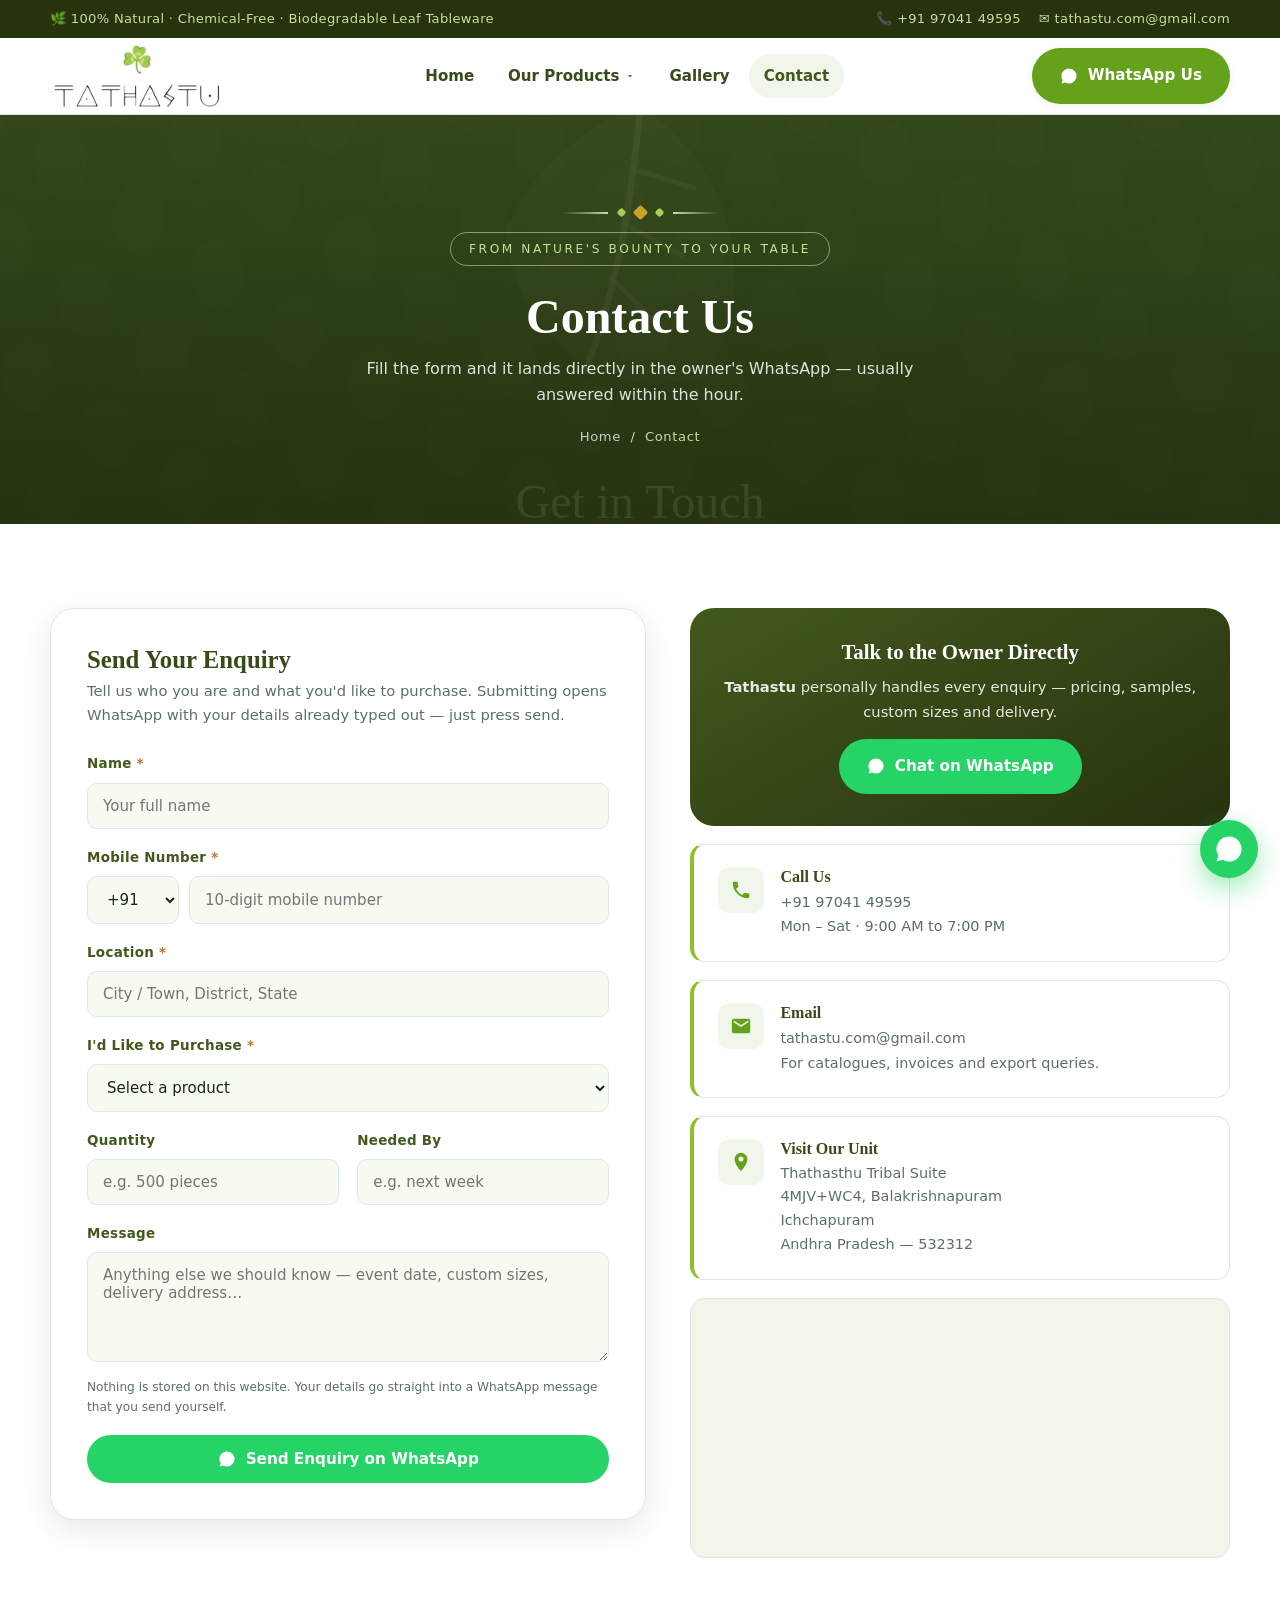
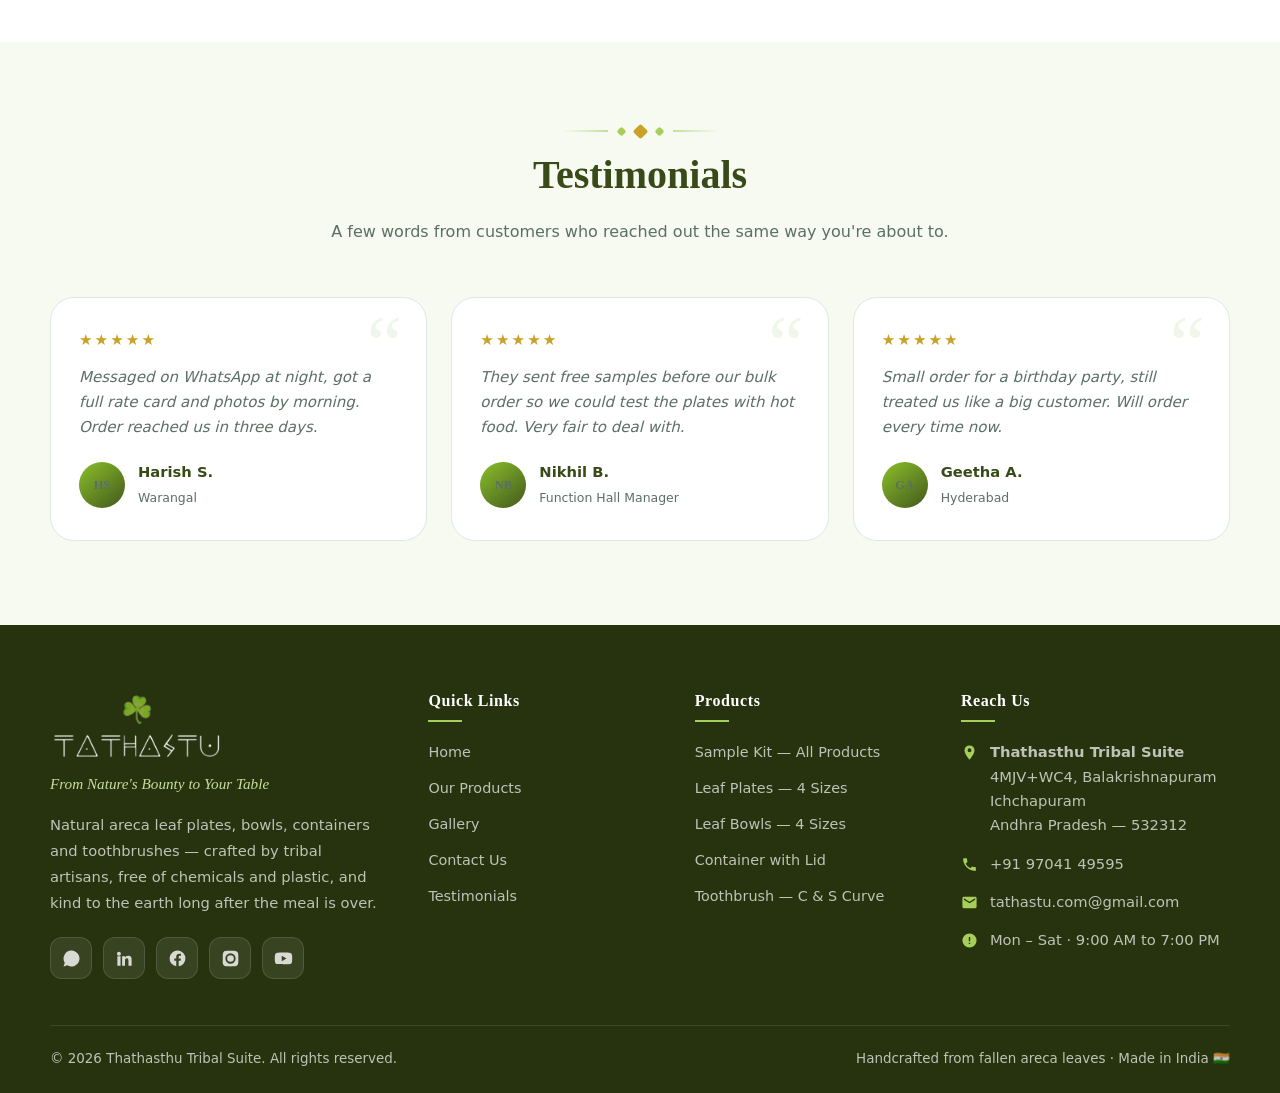
==== contact.html @ 4247de31 "push" ====
<!DOCTYPE html>
<html lang="en">
<head>
<meta charset="UTF-8">
<meta name="viewport" content="width=device-width, initial-scale=1">
<title>Contact Us — Order on WhatsApp | Thathasthu Tribal Suite</title>
<meta name="description" content="Contact Thathasthu Tribal Suite. Send your name, mobile number, location and what you'd like to purchase — the enquiry goes straight to the owner's WhatsApp.">
<link rel="canonical" href="https://tathastu-sustainable.com/contact.html">
<meta property="og:type" content="website">
<meta property="og:url" content="https://tathastu-sustainable.com/contact.html">
<meta property="og:title" content="Contact Us — Order on WhatsApp | Thathasthu Tribal Suite">
<meta property="og:description" content="Contact Thathasthu Tribal Suite. Send your name, mobile number, location and what you'd like to purchase — the enquiry goes straight to the owner's WhatsApp.">
<meta property="og:image" content="https://tathastu-sustainable.com/images/logo.png">
<meta name="twitter:card" content="summary_large_image">
<link rel="icon" type="image/png" href="images/favicon.png">
<link rel="stylesheet" href="assets/css/style.css">
</head>
<body>

<!-- ================= HEADER ================= -->
<div class="topbar">
  <div class="wrap">
    <span>🌿 100% Natural · Chemical-Free · Biodegradable Leaf Tableware</span>
    <div class="topbar-links">
      <a data-href="tel">📞 <span data-site="phone">+91 9704149595</span></a>
      <a data-href="mail">✉ <span data-site="email">tathastu.com@gmail.com</span></a>
    </div>
  </div>
</div>

<header class="site-header">
  <div class="wrap">
    <a href="index.html" class="logo">
      <img src="images/logo.png" alt="Thathasthu" class="logo-img">
    </a>

    <nav class="nav" id="nav">
      <div class="nav-item"><a href="index.html">Home</a></div>
      <div class="nav-item has-sub">
        <a href="products.html">Our Products
          <svg class="caret" viewBox="0 0 24 24"><path d="M7 10l5 5 5-5z"/></svg>
        </a>
        <ul class="subnav">
          <li><a href="products.html#sample-kit">Sample Kit <span>1 of every product</span></a></li>
          <li><a href="products.html#plates">Leaf Plates <span>4 sizes · 7" to 14"</span></a></li>
          <li><a href="products.html#bowls">Leaf Bowls <span>4 sizes · 3.5" to 6"</span></a></li>
          <li><a href="products.html#containers">Container with Lid <span>Leak-resistant, stackable</span></a></li>
          <li><a href="products.html#toothbrush">Toothbrush <span>C-Curve &amp; S-Curve</span></a></li>
        </ul>
      </div>
      <div class="nav-item"><a href="gallery.html">Gallery</a></div>
      <div class="nav-item"><a href="contact.html">Contact</a></div>
    </nav>

    <div class="header-cta">
      <a class="btn btn-primary" data-wa="Hello Thathasthu! I'd like to enquire about your leaf products.">
        <svg viewBox="0 0 24 24"><path d="M17.5 14.4c-.3-.2-1.8-.9-2-1-.3-.1-.5-.2-.7.2s-.8 1-1 1.2c-.2.2-.4.2-.7.1-.3-.2-1.3-.5-2.4-1.5-.9-.8-1.5-1.8-1.7-2.1-.2-.3 0-.5.1-.7l.5-.6c.2-.2.2-.3.3-.5.1-.2 0-.4 0-.6l-1-2.2c-.2-.5-.5-.5-.7-.5h-.6c-.2 0-.6.1-.9.4-.3.3-1.2 1.1-1.2 2.7s1.2 3.2 1.3 3.4c.2.2 2.3 3.6 5.6 5 3.3 1.3 3.3.9 3.9.8.6 0 1.8-.7 2.1-1.5.3-.7.3-1.4.2-1.5-.1-.2-.3-.3-.6-.4zM12 2a10 10 0 0 0-8.5 15.3L2 22l4.8-1.5A10 10 0 1 0 12 2z"/></svg>
        WhatsApp Us
      </a>
      <button class="burger" aria-label="Menu" aria-controls="nav"><i></i></button>
    </div>
  </div>
</header>
<div class="nav-backdrop"></div>

<!-- ================= BANNER ================= -->
<section class="page-banner">
  <div class="banner-bg" data-bg="images/banner-contact.jpg" data-label="Get in Touch"></div>
  <div class="wrap">
    <div class="motif"><span></span><span></span><span></span></div>
    <span class="eyebrow">From Nature's Bounty to Your Table</span>
    <h1>Contact Us</h1>
    <p>Fill the form and it lands directly in the owner's WhatsApp — usually answered within the hour.</p>
    <div class="crumbs"><a href="index.html">Home</a> &nbsp;/&nbsp; Contact</div>
  </div>
</section>

<!-- ================= CONTACT ================= -->
<section class="section">
  <div class="wrap contact-grid">

    <!-- ---------- FORM ---------- -->
    <div class="form-card reveal">
      <h2>Send Your Enquiry</h2>
      <p>Tell us who you are and what you'd like to purchase. Submitting opens WhatsApp with your details already typed out — just press send.</p>

      <form id="enquiry-form" novalidate>
        <div class="field">
          <label for="f-name">Name <span class="req">*</span></label>
          <input type="text" id="f-name" name="name" placeholder="Your full name" autocomplete="name">
          <div class="err-msg">Please enter your name.</div>
        </div>

        <div class="field">
          <label for="f-mobile">Mobile Number <span class="req">*</span></label>
          <div class="phone-group">
            <select name="code" aria-label="Country code">
              <option value="+91" selected>+91</option>
              <option value="+1">+1</option>
              <option value="+44">+44</option>
              <option value="+61">+61</option>
              <option value="+971">+971</option>
              <option value="+65">+65</option>
            </select>
            <input type="tel" id="f-mobile" name="mobile" placeholder="10-digit mobile number" autocomplete="tel" inputmode="numeric">
          </div>
          <div class="err-msg">Please enter a valid 10-digit mobile number.</div>
        </div>

        <div class="field">
          <label for="f-location">Location <span class="req">*</span></label>
          <input type="text" id="f-location" name="location" placeholder="City / Town, District, State">
          <div class="err-msg">Please tell us your location so we can quote delivery.</div>
        </div>

        <div class="field">
          <label for="f-product">I'd Like to Purchase <span class="req">*</span></label>
          <select id="f-product" name="product">
            <option value="" selected disabled>Select a product</option>
            <option>Sample Kit — all products</option>
            <optgroup label="Leaf Plates">
              <option>7" Round Plate</option>
              <option>8" Round Plate</option>
              <option>12" Round Plate</option>
              <option>14" Round Plate</option>
              <option>All plate sizes</option>
            </optgroup>
            <optgroup label="Leaf Bowls">
              <option>3.5" Bowl</option>
              <option>4" Bowl</option>
              <option>5" Bowl</option>
              <option>6" Bowl</option>
              <option>All bowl sizes</option>
            </optgroup>
            <optgroup label="Container with Lid">
              <option>500 ml Container</option>
            </optgroup>
            <optgroup label="Toothbrush">
              <option>C-Curve Toothbrush</option>
              <option>S-Curve Toothbrush</option>
              <option>Family Combo Pack</option>
            </optgroup>
            <option>Mixed / Full catalogue</option>
            <option>Bulk order — need a rate card</option>
          </select>
          <div class="err-msg">Please choose what you'd like to purchase.</div>
        </div>

        <div class="row-2">
          <div class="field">
            <label for="f-qty">Quantity</label>
            <input type="text" id="f-qty" name="quantity" placeholder="e.g. 500 pieces">
          </div>
          <div class="field">
            <label for="f-when">Needed By</label>
            <input type="text" id="f-when" name="when" placeholder="e.g. next week">
          </div>
        </div>

        <div class="field">
          <label for="f-msg">Message</label>
          <textarea id="f-msg" name="message" placeholder="Anything else we should know — event date, custom sizes, delivery address…"></textarea>
          <div class="hint">Nothing is stored on this website. Your details go straight into a WhatsApp message that you send yourself.</div>
        </div>

        <button type="submit" class="btn btn-wa" style="width:100%;justify-content:center">
          <svg viewBox="0 0 24 24"><path d="M17.5 14.4c-.3-.2-1.8-.9-2-1-.3-.1-.5-.2-.7.2s-.8 1-1 1.2c-.2.2-.4.2-.7.1-.3-.2-1.3-.5-2.4-1.5-.9-.8-1.5-1.8-1.7-2.1-.2-.3 0-.5.1-.7l.5-.6c.2-.2.2-.3.3-.5.1-.2 0-.4 0-.6l-1-2.2c-.2-.5-.5-.5-.7-.5h-.6c-.2 0-.6.1-.9.4-.3.3-1.2 1.1-1.2 2.7s1.2 3.2 1.3 3.4c.2.2 2.3 3.6 5.6 5 3.3 1.3 3.3.9 3.9.8.6 0 1.8-.7 2.1-1.5.3-.7.3-1.4.2-1.5-.1-.2-.3-.3-.6-.4zM12 2a10 10 0 0 0-8.5 15.3L2 22l4.8-1.5A10 10 0 1 0 12 2z"/></svg>
          Send Enquiry on WhatsApp
        </button>
        <p class="form-status hint" hidden style="text-align:center;margin-top:12px"></p>
      </form>
    </div>

    <!-- ---------- INFO ---------- -->
    <div class="info-stack reveal">

      <div class="wa-panel">
        <h3>Talk to the Owner Directly</h3>
        <p>
          <b data-site="owner">Owner Name</b> personally handles every enquiry — pricing, samples,
          custom sizes and delivery.
        </p>
        <a class="btn btn-wa" data-wa="Hello Thathasthu! I found you on your website and I'd like to know more about your leaf products.">
          <svg viewBox="0 0 24 24"><path d="M17.5 14.4c-.3-.2-1.8-.9-2-1-.3-.1-.5-.2-.7.2s-.8 1-1 1.2c-.2.2-.4.2-.7.1-.3-.2-1.3-.5-2.4-1.5-.9-.8-1.5-1.8-1.7-2.1-.2-.3 0-.5.1-.7l.5-.6c.2-.2.2-.3.3-.5.1-.2 0-.4 0-.6l-1-2.2c-.2-.5-.5-.5-.7-.5h-.6c-.2 0-.6.1-.9.4-.3.3-1.2 1.1-1.2 2.7s1.2 3.2 1.3 3.4c.2.2 2.3 3.6 5.6 5 3.3 1.3 3.3.9 3.9.8.6 0 1.8-.7 2.1-1.5.3-.7.3-1.4.2-1.5-.1-.2-.3-.3-.6-.4zM12 2a10 10 0 0 0-8.5 15.3L2 22l4.8-1.5A10 10 0 1 0 12 2z"/></svg>
          Chat on WhatsApp
        </a>
      </div>

      <div class="info-card">
        <span class="ico"><svg viewBox="0 0 24 24"><path d="M6.6 10.8a15.5 15.5 0 0 0 6.6 6.6l2.2-2.2c.3-.3.7-.4 1-.2 1.2.4 2.4.6 3.6.6.6 0 1 .4 1 1V20c0 .6-.4 1-1 1A17 17 0 0 1 3 4c0-.6.4-1 1-1h3.5c.6 0 1 .4 1 1 0 1.3.2 2.5.6 3.6.1.3 0 .7-.2 1z"/></svg></span>
        <div>
          <h3>Call Us</h3>
          <a data-href="tel"><span data-site="phone">+91 99999 99999</span></a>
          <p>Mon – Sat · 9:00 AM to 7:00 PM</p>
        </div>
      </div>

      <div class="info-card">
        <span class="ico"><svg viewBox="0 0 24 24"><path d="M20 4H4a2 2 0 0 0-2 2v12a2 2 0 0 0 2 2h16a2 2 0 0 0 2-2V6a2 2 0 0 0-2-2zm0 4-8 5-8-5V6l8 5 8-5z"/></svg></span>
        <div>
          <h3>Email</h3>
          <a data-href="mail"><span data-site="email">tathastu.com@gmail.com</span></a>
          <p>For catalogues, invoices and export queries.</p>
        </div>
      </div>

      <div class="info-card">
        <span class="ico"><svg viewBox="0 0 24 24"><path d="M12 2a7 7 0 0 0-7 7c0 5.3 7 13 7 13s7-7.7 7-13a7 7 0 0 0-7-7zm0 9.5A2.5 2.5 0 1 1 12 6a2.5 2.5 0 0 1 0 5.5z"/></svg></span>
        <div>
          <h3>Visit Our Unit</h3>
          <p>
            <span data-site="addr1">Thathasthu Tribal Suite</span><br>
            <span data-site="addr2">4MJV+WC4, Balakrishnapuram</span><br>
            <span data-site="city">Ichchapuram</span><br>
            <span data-site="state">Andhra Pradesh</span> — <span data-site="pin">532312</span>
          </p>
        </div>
      </div>

      <div class="map-embed">
        <iframe
          src="https://www.google.com/maps?q=4MJV%2BWC4%2C%20Balakrishnapuram%2C%20Ichchapuram%2C%20Andhra%20Pradesh%20532312%2C%20India&output=embed"
          loading="lazy"
          referrerpolicy="no-referrer-when-downgrade"
          allowfullscreen
          title="Thathasthu Tribal Suite location map"></iframe>
      </div>

    </div>
  </div>
</section>

<!-- ================= TESTIMONIALS ================= -->
<section class="section section--tint">
  <div class="wrap">
    <div class="section-head reveal">
      <div class="motif"><span></span><span></span><span></span></div>
      <h2>Testimonials</h2>
      <p>A few words from customers who reached out the same way you're about to.</p>
    </div>
    <div class="testi-track">
      <div class="testi reveal">
        <div class="stars">★★★★★</div>
        <p>Messaged on WhatsApp at night, got a full rate card and photos by morning. Order reached us in three days.</p>
        <div class="testi-who">
          <span class="avatar">HS</span>
          <div><b>Harish S.</b><span>Warangal</span></div>
        </div>
      </div>
      <div class="testi reveal">
        <div class="stars">★★★★★</div>
        <p>They sent free samples before our bulk order so we could test the plates with hot food. Very fair to deal with.</p>
        <div class="testi-who">
          <span class="avatar">NB</span>
          <div><b>Nikhil B.</b><span>Function Hall Manager</span></div>
        </div>
      </div>
      <div class="testi reveal">
        <div class="stars">★★★★★</div>
        <p>Small order for a birthday party, still treated us like a big customer. Will order every time now.</p>
        <div class="testi-who">
          <span class="avatar">GA</span>
          <div><b>Geetha A.</b><span>Hyderabad</span></div>
        </div>
      </div>
    </div>
  </div>
</section>

<!-- ================= FOOTER ================= -->
<footer class="site-footer">
  <div class="wrap">
    <div class="footer-grid">
      <div>
        <div class="footer-logo">
          <img src="images/logo-white.png" alt="Thathasthu" class="logo-img">
        </div>
        <span class="footer-tagline">From Nature's Bounty to Your Table</span>
        <p>
          Natural areca leaf plates, bowls, containers and toothbrushes — crafted by tribal artisans,
          free of chemicals and plastic, and kind to the earth long after the meal is over.
        </p>
        <div class="socials">
          <a class="wa" data-social="whatsapp" target="_blank" rel="noopener" aria-label="WhatsApp">
            <svg viewBox="0 0 24 24"><path d="M17.5 14.4c-.3-.2-1.8-.9-2-1-.3-.1-.5-.2-.7.2s-.8 1-1 1.2c-.2.2-.4.2-.7.1-.3-.2-1.3-.5-2.4-1.5-.9-.8-1.5-1.8-1.7-2.1-.2-.3 0-.5.1-.7l.5-.6c.2-.2.2-.3.3-.5.1-.2 0-.4 0-.6l-1-2.2c-.2-.5-.5-.5-.7-.5h-.6c-.2 0-.6.1-.9.4-.3.3-1.2 1.1-1.2 2.7s1.2 3.2 1.3 3.4c.2.2 2.3 3.6 5.6 5 3.3 1.3 3.3.9 3.9.8.6 0 1.8-.7 2.1-1.5.3-.7.3-1.4.2-1.5-.1-.2-.3-.3-.6-.4zM12 2a10 10 0 0 0-8.5 15.3L2 22l4.8-1.5A10 10 0 1 0 12 2z"/></svg>
          </a>
          <a class="li" data-social="linkedin" target="_blank" rel="noopener" aria-label="LinkedIn">
            <svg viewBox="0 0 24 24"><path d="M4.98 3.5a2.5 2.5 0 1 1 0 5 2.5 2.5 0 0 1 0-5zM3 9h4v12H3zM9 9h3.8v1.7h.05c.53-1 1.83-2.05 3.76-2.05C20.4 8.65 21 11 21 14.1V21h-4v-6.1c0-1.45-.03-3.3-2-3.3-2.01 0-2.32 1.57-2.32 3.2V21H9z"/></svg>
          </a>
          <a class="fb" data-social="facebook" target="_blank" rel="noopener" aria-label="Facebook">
            <svg viewBox="0 0 24 24"><path d="M22 12a10 10 0 1 0-11.6 9.9v-7H7.9V12h2.5V9.8c0-2.5 1.5-3.9 3.8-3.9 1.1 0 2.2.2 2.2.2v2.5h-1.3c-1.2 0-1.6.8-1.6 1.6V12h2.8l-.45 2.9h-2.35v7A10 10 0 0 0 22 12z"/></svg>
          </a>
          <a class="ig" data-social="instagram" target="_blank" rel="noopener" aria-label="Instagram">
            <svg viewBox="0 0 24 24"><path d="M12 2.2c3.2 0 3.6 0 4.9.07 1.2.05 1.8.25 2.2.42.6.22 1 .48 1.4.9.42.4.68.8.9 1.4.17.4.37 1 .42 2.2.07 1.3.07 1.7.07 4.9s0 3.6-.07 4.9c-.05 1.2-.25 1.8-.42 2.2-.22.6-.48 1-.9 1.4-.4.42-.8.68-1.4.9-.4.17-1 .37-2.2.42-1.3.07-1.7.07-4.9.07s-3.6 0-4.9-.07c-1.2-.05-1.8-.25-2.2-.42-.6-.22-1-.48-1.4-.9-.42-.4-.68-.8-.9-1.4-.17-.4-.37-1-.42-2.2C2.2 15.6 2.2 15.2 2.2 12s0-3.6.07-4.9c.05-1.2.25-1.8.42-2.2.22-.6.48-1 .9-1.4.4-.42.8-.68 1.4-.9.4-.17 1-.37 2.2-.42C8.4 2.2 8.8 2.2 12 2.2zm0 3.3a6.5 6.5 0 1 0 0 13 6.5 6.5 0 0 0 0-13zm0 10.7a4.2 4.2 0 1 1 0-8.4 4.2 4.2 0 0 1 0 8.4zm6.8-10.9a1.5 1.5 0 1 1-3 0 1.5 1.5 0 0 1 3 0z"/></svg>
          </a>
          <a class="yt" data-social="youtube" target="_blank" rel="noopener" aria-label="YouTube">
            <svg viewBox="0 0 24 24"><path d="M23 12s0-3.5-.45-5.17a2.7 2.7 0 0 0-1.9-1.9C18.97 4.5 12 4.5 12 4.5s-6.97 0-8.65.43a2.7 2.7 0 0 0-1.9 1.9C1 8.5 1 12 1 12s0 3.5.45 5.17a2.7 2.7 0 0 0 1.9 1.9c1.68.43 8.65.43 8.65.43s6.97 0 8.65-.43a2.7 2.7 0 0 0 1.9-1.9C23 15.5 23 12 23 12zM9.75 15.5v-7l6 3.5z"/></svg>
          </a>
        </div>
      </div>

      <div>
        <h4>Quick Links</h4>
        <ul class="f-links">
          <li><a href="index.html">Home</a></li>
          <li><a href="products.html">Our Products</a></li>
          <li><a href="gallery.html">Gallery</a></li>
          <li><a href="contact.html">Contact Us</a></li>
          <li><a href="index.html#testimonials">Testimonials</a></li>
        </ul>
      </div>

      <div>
        <h4>Products</h4>
        <ul class="f-links">
          <li><a href="products.html#sample-kit">Sample Kit — All Products</a></li>
          <li><a href="products.html#plates">Leaf Plates — 4 Sizes</a></li>
          <li><a href="products.html#bowls">Leaf Bowls — 4 Sizes</a></li>
          <li><a href="products.html#containers">Container with Lid</a></li>
          <li><a href="products.html#toothbrush">Toothbrush — C &amp; S Curve</a></li>
        </ul>
      </div>

      <div>
        <h4>Reach Us</h4>
        <ul class="f-contact">
          <li>
            <svg viewBox="0 0 24 24"><path d="M12 2a7 7 0 0 0-7 7c0 5.3 7 13 7 13s7-7.7 7-13a7 7 0 0 0-7-7zm0 9.5A2.5 2.5 0 1 1 12 6a2.5 2.5 0 0 1 0 5.5z"/></svg>
            <span>
              <b data-site="addr1">Thathasthu Tribal Suite</b><br>
              <span data-site="addr2">4MJV+WC4, Balakrishnapuram</span><br>
              <span data-site="city">Ichchapuram</span><br>
              <span data-site="state">Andhra Pradesh</span> — <span data-site="pin">532312</span>
            </span>
          </li>
          <li>
            <svg viewBox="0 0 24 24"><path d="M6.6 10.8a15.5 15.5 0 0 0 6.6 6.6l2.2-2.2c.3-.3.7-.4 1-.2 1.2.4 2.4.6 3.6.6.6 0 1 .4 1 1V20c0 .6-.4 1-1 1A17 17 0 0 1 3 4c0-.6.4-1 1-1h3.5c.6 0 1 .4 1 1 0 1.3.2 2.5.6 3.6.1.3 0 .7-.2 1z"/></svg>
            <a data-href="tel"><span data-site="phone">+91 99999 99999</span></a>
          </li>
          <li>
            <svg viewBox="0 0 24 24"><path d="M20 4H4a2 2 0 0 0-2 2v12a2 2 0 0 0 2 2h16a2 2 0 0 0 2-2V6a2 2 0 0 0-2-2zm0 4-8 5-8-5V6l8 5 8-5z"/></svg>
            <a data-href="mail"><span data-site="email">tathastu.com@gmail.com</span></a>
          </li>
          <li>
            <svg viewBox="0 0 24 24"><path d="M12 2a10 10 0 1 0 10 10A10 10 0 0 0 12 2zm1 15h-2v-2h2zm0-4h-2V7h2z"/></svg>
            <span>Mon – Sat · 9:00 AM to 7:00 PM</span>
          </li>
        </ul>
      </div>
    </div>

    <div class="footer-bottom">
      <span>© <span data-site="year">2026</span> <span data-site="brand">Thathasthu</span> Tribal Suite. All rights reserved.</span>
      <span>Handcrafted from fallen areca leaves · Made in India 🇮🇳</span>
    </div>
  </div>
</footer>

<a class="wa-float" data-wa="Hello Thathasthu! I'd like to know more about your leaf products." aria-label="Chat on WhatsApp">
  <svg viewBox="0 0 24 24"><path d="M17.5 14.4c-.3-.2-1.8-.9-2-1-.3-.1-.5-.2-.7.2s-.8 1-1 1.2c-.2.2-.4.2-.7.1-.3-.2-1.3-.5-2.4-1.5-.9-.8-1.5-1.8-1.7-2.1-.2-.3 0-.5.1-.7l.5-.6c.2-.2.2-.3.3-.5.1-.2 0-.4 0-.6l-1-2.2c-.2-.5-.5-.5-.7-.5h-.6c-.2 0-.6.1-.9.4-.3.3-1.2 1.1-1.2 2.7s1.2 3.2 1.3 3.4c.2.2 2.3 3.6 5.6 5 3.3 1.3 3.3.9 3.9.8.6 0 1.8-.7 2.1-1.5.3-.7.3-1.4.2-1.5-.1-.2-.3-.3-.6-.4zM12 2a10 10 0 0 0-8.5 15.3L2 22l4.8-1.5A10 10 0 1 0 12 2z"/></svg>
</a>

<script src="assets/js/main.js"></script>
</body>
</html>
---- assets/css/style.css ----
/* ============================================================
   Thathasthu Tribal Suite — Apple Green & White Theme
   ============================================================ */

/* ---------- Design tokens ---------- */
:root {
  --forest-900: #27330f;
  --forest-800: #384a17;
  --forest-700: #43581d;
  --forest-600: #64a21b;
  --forest-500: #8bc02a;
  --forest-400: #a6cf59;
  --leaf-300: #c6dd9d;
  --leaf-100: #f1f6ea;

  --white: #ffffff;
  --cream: #f7faf0;
  --ink: #16261f;
  --muted: #5c6f66;
  --line: #dfe9e3;

  --clay: #b9743f;
  --gold: #c9a227;

  --shadow-sm: 0 2px 8px rgba(39, 51, 15, 0.07);
  --shadow-md: 0 10px 30px rgba(39, 51, 15, 0.1);
  --shadow-lg: 0 24px 60px rgba(39, 51, 15, 0.16);

  --radius: 14px;
  --radius-lg: 24px;

  --header-h: 76px;

  --font-display: "Georgia", "Iowan Old Style", "Times New Roman", serif;
  --font-body: "Segoe UI", system-ui, -apple-system, "Helvetica Neue", Arial, sans-serif;

  --wrap: 1180px;
}

/* ---------- Reset ---------- */
*,
*::before,
*::after { box-sizing: border-box; }

html { scroll-behavior: smooth; }

body {
  margin: 0;
  font-family: var(--font-body);
  color: var(--ink);
  background: var(--white);
  line-height: 1.65;
  -webkit-font-smoothing: antialiased;
  overflow-x: hidden;
}

img { max-width: 100%; display: block; }

a { color: var(--forest-600); text-decoration: none; }
a:hover { color: var(--forest-500); }

h1, h2, h3, h4 {
  font-family: var(--font-display);
  color: var(--forest-800);
  line-height: 1.2;
  margin: 0 0 0.5em;
  font-weight: 600;
}

p { margin: 0 0 1em; }

.wrap {
  width: min(100% - 40px, var(--wrap));
  margin-inline: auto;
}

/* ---------- Tribal motif divider ---------- */
.motif {
  display: flex;
  align-items: center;
  justify-content: center;
  gap: 10px;
  margin-bottom: 14px;
}
.motif span {
  width: 7px; height: 7px;
  background: var(--forest-400);
  transform: rotate(45deg);
  border-radius: 2px;
}
.motif span:nth-child(2) { width: 11px; height: 11px; background: var(--gold); }
.motif::before,
.motif::after {
  content: "";
  width: 46px; height: 2px;
  background: linear-gradient(90deg, transparent, var(--leaf-300));
}
.motif::after { background: linear-gradient(90deg, var(--leaf-300), transparent); }

/* ---------- Buttons ---------- */
.btn {
  display: inline-flex;
  align-items: center;
  gap: 10px;
  padding: 13px 26px;
  border-radius: 999px;
  font-weight: 600;
  font-size: 0.95rem;
  border: 2px solid transparent;
  cursor: pointer;
  transition: transform 0.18s ease, box-shadow 0.18s ease, background 0.18s ease, color 0.18s ease;
  font-family: inherit;
}
.btn:hover { transform: translateY(-2px); }
.btn-primary {
  background: var(--forest-600);
  color: var(--white);
  box-shadow: var(--shadow-sm);
}
.btn-primary:hover { background: var(--forest-700); color: var(--white); box-shadow: var(--shadow-md); }
.btn-ghost {
  background: transparent;
  color: var(--white);
  border-color: rgba(255, 255, 255, 0.7);
}
.btn-ghost:hover { background: var(--white); color: var(--forest-800); }
.btn-outline {
  background: transparent;
  color: var(--forest-700);
  border-color: var(--forest-500);
}
.btn-outline:hover { background: var(--forest-600); color: var(--white); }
.btn-wa { background: #25d366; color: #fff; }
.btn-wa:hover { background: #1da851; color: #fff; }
.btn svg { width: 18px; height: 18px; fill: currentColor; }

/* ============================================================
   HEADER
   ============================================================ */
.topbar {
  background: var(--forest-900);
  color: var(--leaf-300);
  font-size: 0.82rem;
  letter-spacing: 0.3px;
}
.topbar .wrap {
  display: flex;
  justify-content: space-between;
  align-items: center;
  gap: 16px;
  min-height: 38px;
  flex-wrap: wrap;
}
.topbar a { color: var(--leaf-300); }
.topbar a:hover { color: var(--white); }
.topbar-links { display: flex; gap: 18px; align-items: center; }

.site-header {
  position: sticky;
  top: 0;
  z-index: 60;
  background: rgba(255, 255, 255, 0.96);
  backdrop-filter: blur(10px);
  border-bottom: 1px solid var(--line);
  transition: box-shadow 0.25s ease;
}
.site-header.scrolled { box-shadow: var(--shadow-sm); }
.site-header .wrap {
  display: flex;
  align-items: center;
  justify-content: space-between;
  gap: 20px;
  min-height: var(--header-h);
}

/* Logo */
.logo { display: flex; align-items: center; gap: 12px; }
.logo-img { height: 70px; width: auto; display: block; }

/* Nav */
.nav { display: flex; align-items: center; gap: 4px; }
.nav-item { position: relative; }
.nav-item > a {
  display: flex;
  align-items: center;
  gap: 6px;
  padding: 10px 15px;
  border-radius: 999px;
  color: var(--forest-800);
  font-weight: 600;
  font-size: 0.94rem;
  transition: background 0.18s ease, color 0.18s ease;
}
.nav-item > a:hover,
.nav-item.active > a { background: var(--leaf-100); color: var(--forest-700); }
.nav-item > a .caret { width: 10px; height: 10px; fill: currentColor; transition: transform 0.2s ease; }
.nav-item:hover > a .caret { transform: rotate(180deg); }

/* Dropdown sub-headings */
.subnav {
  position: absolute;
  top: calc(100% + 10px);
  left: 0;
  min-width: 260px;
  background: var(--white);
  border: 1px solid var(--line);
  border-radius: var(--radius);
  box-shadow: var(--shadow-md);
  padding: 10px;
  opacity: 0;
  visibility: hidden;
  transform: translateY(8px);
  transition: all 0.2s ease;
  list-style: none;
  margin: 0;
}
.nav-item:hover .subnav,
.nav-item:focus-within .subnav {
  opacity: 1; visibility: visible; transform: translateY(0);
}
.subnav::before {
  content: "";
  position: absolute;
  top: -10px; left: 0; right: 0; height: 10px;
}
.subnav a {
  display: block;
  padding: 10px 14px;
  border-radius: 10px;
  color: var(--ink);
  font-size: 0.9rem;
  font-weight: 500;
}
.subnav a span { display: block; font-size: 0.76rem; color: var(--muted); font-weight: 400; }
.subnav a:hover { background: var(--leaf-100); color: var(--forest-700); }

.header-cta { display: flex; align-items: center; gap: 10px; }

/* Burger */
.burger {
  display: none;
  width: 46px; height: 46px;
  border: 1px solid var(--line);
  background: var(--white);
  border-radius: 12px;
  cursor: pointer;
  padding: 0;
  place-items: center;
}
.burger i {
  display: block;
  width: 20px; height: 2px;
  background: var(--forest-700);
  position: relative;
  transition: 0.25s;
}
.burger i::before, .burger i::after {
  content: ""; position: absolute; left: 0;
  width: 20px; height: 2px; background: var(--forest-700);
  transition: 0.25s;
}
.burger i::before { top: -6px; }
.burger i::after { top: 6px; }
.burger.open i { background: transparent; }
.burger.open i::before { top: 0; transform: rotate(45deg); }
.burger.open i::after { top: 0; transform: rotate(-45deg); }

/* ============================================================
   HERO / PAGE BANNERS
   ============================================================ */
.hero {
  position: relative;
  min-height: clamp(520px, 82vh, 780px);
  display: grid;
  place-items: center;
  text-align: center;
  color: var(--white);
  overflow: hidden;
  isolation: isolate;
}
.hero-bg {
  position: absolute;
  inset: 0;
  z-index: -2;
  background-size: cover;
  background-position: center;
  animation: slowzoom 22s ease-in-out infinite alternate;
}
@keyframes slowzoom { from { transform: scale(1); } to { transform: scale(1.08); } }
.hero::after {
  content: "";
  position: absolute; inset: 0; z-index: -1;
  background: linear-gradient(180deg, rgba(39, 51, 15, 0.72), rgba(39, 51, 15, 0.55) 45%, rgba(39, 51, 15, 0.85));
}
.hero-inner { padding: 90px 0; max-width: 860px; }
.hero .eyebrow,
.page-banner .eyebrow {
  display: inline-block;
  border: 1px solid rgba(255, 255, 255, 0.45);
  border-radius: 999px;
  padding: 6px 18px;
  font-size: 0.76rem;
  letter-spacing: 2.6px;
  text-transform: uppercase;
  margin-bottom: 22px;
  color: var(--leaf-300);
}
.hero h1 {
  color: var(--white);
  font-size: clamp(2.2rem, 5.4vw, 4rem);
  margin-bottom: 18px;
  text-shadow: 0 2px 24px rgba(0, 0, 0, 0.35);
}
.hero h1 em { color: var(--leaf-300); font-style: italic; }
.hero p {
  font-size: clamp(1rem, 1.6vw, 1.16rem);
  color: rgba(255, 255, 255, 0.9);
  max-width: 640px;
  margin: 0 auto 32px;
}
.hero-actions { display: flex; gap: 14px; justify-content: center; flex-wrap: wrap; }

.scroll-cue {
  position: absolute;
  bottom: 26px; left: 50%;
  transform: translateX(-50%);
  color: rgba(255, 255, 255, 0.75);
  font-size: 0.72rem;
  letter-spacing: 2px;
  text-transform: uppercase;
  display: grid;
  justify-items: center;
  gap: 8px;
}
.scroll-cue::after {
  content: "";
  width: 1px; height: 34px;
  background: linear-gradient(var(--leaf-300), transparent);
  animation: cue 1.8s ease-in-out infinite;
}
@keyframes cue { 0%,100% { opacity: 0.3; } 50% { opacity: 1; } }

/* Inner page banner */
.page-banner {
  position: relative;
  padding: 92px 0 76px;
  text-align: center;
  color: var(--white);
  isolation: isolate;
  overflow: hidden;
}
.page-banner .banner-bg {
  position: absolute; inset: 0; z-index: -2;
  background-size: cover; background-position: center;
}
.page-banner::after {
  content: ""; position: absolute; inset: 0; z-index: -1;
  background: linear-gradient(180deg, rgba(56, 74, 23, 0.86), rgba(39, 51, 15, 0.9));
}
.page-banner h1 { color: var(--white); font-size: clamp(2rem, 4.4vw, 3rem); margin-bottom: 10px; }
.page-banner p { color: rgba(255, 255, 255, 0.85); max-width: 620px; margin: 0 auto; }
.crumbs {
  font-size: 0.82rem;
  color: var(--leaf-300);
  margin-top: 18px;
  letter-spacing: 0.6px;
}
.crumbs a { color: rgba(255, 255, 255, 0.75); }
.crumbs a:hover { color: var(--white); }

/* ============================================================
   SECTIONS
   ============================================================ */
.section { padding: 84px 0; }
.section--tint { background: var(--cream); }
.section--leaf { background: var(--leaf-100); }
.section--dark {
  background: linear-gradient(150deg, var(--forest-800), var(--forest-900));
  color: rgba(255, 255, 255, 0.86);
}
.section--dark h2, .section--dark h3 { color: var(--white); }
.section--pattern {
  background-color: var(--cream);
  background-image:
    radial-gradient(circle at 1px 1px, rgba(100, 162, 27, 0.14) 1px, transparent 0);
  background-size: 22px 22px;
}

.section-head { text-align: center; max-width: 700px; margin: 0 auto 52px; }
.section-head h2 { font-size: clamp(1.7rem, 3.4vw, 2.5rem); }
.section-head p { color: var(--muted); margin: 0; }
.section--dark .section-head p { color: rgba(255, 255, 255, 0.72); }

/* Feature strip */
.features {
  display: grid;
  grid-template-columns: repeat(auto-fit, minmax(230px, 1fr));
  gap: 22px;
}
.feature {
  background: var(--white);
  border: 1px solid var(--line);
  border-radius: var(--radius);
  padding: 28px 24px;
  text-align: center;
  transition: transform 0.22s ease, box-shadow 0.22s ease, border-color 0.22s ease;
}
.feature:hover { transform: translateY(-6px); box-shadow: var(--shadow-md); border-color: var(--leaf-300); }
.feature .ico {
  width: 58px; height: 58px;
  margin: 0 auto 16px;
  border-radius: 16px;
  background: var(--leaf-100);
  display: grid; place-items: center;
}
.feature .ico svg { width: 28px; height: 28px; fill: var(--forest-600); }
.feature h3 { font-size: 1.08rem; margin-bottom: 6px; }
.feature p { font-size: 0.9rem; color: var(--muted); margin: 0; }

/* Split (image + text) blocks */
.split {
  display: grid;
  grid-template-columns: 1fr 1fr;
  gap: 56px;
  align-items: center;
}
.split.reverse .split-media { order: 2; }
.split-media {
  position: relative;
  border-radius: var(--radius-lg);
  overflow: hidden;
  box-shadow: var(--shadow-lg);
  aspect-ratio: 4 / 3;
}
.split-media img { width: 100%; height: 100%; object-fit: cover; }
.split-media .badge {
  position: absolute;
  left: 20px; bottom: 20px;
  background: rgba(255, 255, 255, 0.94);
  border-radius: 999px;
  padding: 8px 18px;
  font-size: 0.8rem;
  font-weight: 700;
  color: var(--forest-700);
  letter-spacing: 0.4px;
}
.split-body h2 { font-size: clamp(1.6rem, 3vw, 2.3rem); }
.split-body p { color: var(--muted); }
.checklist { list-style: none; padding: 0; margin: 0 0 26px; display: grid; gap: 12px; }
.checklist li { display: flex; gap: 12px; align-items: flex-start; font-size: 0.95rem; }
.checklist li::before {
  content: "";
  flex: none;
  width: 20px; height: 20px;
  margin-top: 2px;
  border-radius: 50%;
  background: var(--forest-500) url("data:image/svg+xml,%3Csvg xmlns='http://www.w3.org/2000/svg' viewBox='0 0 24 24' fill='white'%3E%3Cpath d='M9 16.2 4.8 12l-1.4 1.4L9 19 21 7l-1.4-1.4z'/%3E%3C/svg%3E") center/13px no-repeat;
}

/* Stats */
.stats {
  display: grid;
  grid-template-columns: repeat(auto-fit, minmax(180px, 1fr));
  gap: 20px;
  text-align: center;
}
.stat { padding: 20px; border-right: 1px solid rgba(255, 255, 255, 0.14); }
.stat:last-child { border-right: 0; }
.stat b {
  display: block;
  font-family: var(--font-display);
  font-size: clamp(2rem, 4vw, 2.9rem);
  color: var(--leaf-300);
  line-height: 1;
}
.stat span { font-size: 0.85rem; letter-spacing: 1.4px; text-transform: uppercase; opacity: 0.8; }

/* ============================================================
   PRODUCTS
   ============================================================ */
.cat-tabs {
  display: flex;
  flex-wrap: wrap;
  gap: 10px;
  justify-content: center;
  margin-bottom: 44px;
}
.cat-tabs button {
  padding: 10px 22px;
  border-radius: 999px;
  border: 1px solid var(--line);
  background: var(--white);
  color: var(--forest-700);
  font-weight: 600;
  font-size: 0.9rem;
  cursor: pointer;
  font-family: inherit;
  transition: 0.2s;
}
.cat-tabs button:hover { border-color: var(--forest-400); }
.cat-tabs button.active { background: var(--forest-600); color: var(--white); border-color: var(--forest-600); }

.product-group { margin-bottom: 74px; scroll-margin-top: 120px; }
.group-head {
  display: flex;
  align-items: flex-end;
  justify-content: space-between;
  gap: 24px;
  border-bottom: 2px solid var(--line);
  padding-bottom: 16px;
  margin-bottom: 34px;
  flex-wrap: wrap;
}
.group-head h2 { margin: 0; font-size: 1.7rem; }
.group-head p { margin: 4px 0 0; color: var(--muted); font-size: 0.92rem; }
.group-head .count {
  font-size: 0.78rem;
  background: var(--leaf-100);
  color: var(--forest-700);
  padding: 6px 14px;
  border-radius: 999px;
  font-weight: 700;
  letter-spacing: 0.6px;
}

.product-grid {
  display: grid;
  grid-template-columns: repeat(auto-fill, minmax(250px, 1fr));
  gap: 26px;
}
.card {
  background: var(--white);
  border: 1px solid var(--line);
  border-radius: var(--radius);
  overflow: hidden;
  display: flex;
  flex-direction: column;
  transition: transform 0.24s ease, box-shadow 0.24s ease, border-color 0.24s ease;
}
.card:hover { transform: translateY(-8px); box-shadow: var(--shadow-lg); border-color: var(--leaf-300); }
.card-media {
  position: relative;
  aspect-ratio: 1 / 1;
  background: var(--leaf-100);
  overflow: hidden;
}
.card-media img { width: 100%; height: 100%; object-fit: cover; transition: transform 0.5s ease; }
.card:hover .card-media img { transform: scale(1.07); }
.card-media .tag {
  position: absolute;
  top: 14px; left: 14px;
  background: var(--forest-700);
  color: var(--white);
  font-size: 0.7rem;
  font-weight: 700;
  letter-spacing: 1px;
  text-transform: uppercase;
  padding: 5px 12px;
  border-radius: 999px;
}
.card-body { padding: 20px; display: flex; flex-direction: column; flex: 1; }
.card-body h3 { font-size: 1.1rem; margin-bottom: 4px; }
.card-body .size {
  font-size: 0.8rem;
  color: var(--forest-500);
  font-weight: 700;
  letter-spacing: 0.6px;
  margin-bottom: 10px;
}
.card-body p { font-size: 0.88rem; color: var(--muted); flex: 1; }
.spec {
  list-style: none;
  padding: 0;
  margin: 0 0 16px;
  font-size: 0.82rem;
  color: var(--muted);
  display: grid;
  gap: 5px;
}
.spec li { display: flex; justify-content: space-between; border-bottom: 1px dashed var(--line); padding-bottom: 5px; }
.spec li b { color: var(--ink); font-weight: 600; }
.card .btn { width: 100%; justify-content: center; padding: 11px 18px; font-size: 0.88rem; }

/* ============================================================
   GALLERY
   ============================================================ */
.gallery-grid {
  display: grid;
  grid-template-columns: repeat(auto-fit, minmax(260px, 1fr));
  grid-auto-rows: 220px;
  gap: 18px;
}
.gal {
  position: relative;
  border-radius: var(--radius);
  overflow: hidden;
  cursor: pointer;
  background: var(--forest-700);
}
.gal.tall { grid-row: span 2; }
.gal.wide { grid-column: span 2; }
.gal img { width: 100%; height: 100%; object-fit: cover; transition: transform 0.6s ease; }
.gal:hover img { transform: scale(1.09); }
.gal figcaption {
  position: absolute;
  inset: auto 0 0 0;
  padding: 40px 18px 16px;
  background: linear-gradient(transparent, rgba(39, 51, 15, 0.92));
  color: var(--white);
  font-size: 0.9rem;
  font-weight: 600;
  transform: translateY(6px);
  opacity: 0;
  transition: 0.3s ease;
}
.gal figcaption span { display: block; font-size: 0.76rem; font-weight: 400; color: var(--leaf-300); }
.gal:hover figcaption { transform: translateY(0); opacity: 1; }

/* Lightbox */
.lightbox {
  position: fixed;
  inset: 0;
  z-index: 200;
  background: rgba(6, 26, 18, 0.94);
  display: none;
  place-items: center;
  padding: 30px;
}
.lightbox.open { display: grid; }
.lightbox img { max-width: min(1000px, 92vw); max-height: 82vh; border-radius: 12px; box-shadow: var(--shadow-lg); }
.lightbox .lb-cap { color: var(--leaf-300); text-align: center; margin-top: 16px; font-size: 0.92rem; }
.lb-close, .lb-nav {
  position: absolute;
  background: rgba(255, 255, 255, 0.12);
  border: 1px solid rgba(255, 255, 255, 0.25);
  color: #fff;
  width: 48px; height: 48px;
  border-radius: 50%;
  font-size: 1.4rem;
  cursor: pointer;
  display: grid; place-items: center;
  transition: 0.2s;
}
.lb-close:hover, .lb-nav:hover { background: var(--forest-500); }
.lb-close { top: 24px; right: 24px; }
.lb-nav.prev { left: 24px; top: 50%; transform: translateY(-50%); }
.lb-nav.next { right: 24px; top: 50%; transform: translateY(-50%); }

/* ============================================================
   CONTACT
   ============================================================ */
.contact-grid {
  display: grid;
  grid-template-columns: 1.05fr 0.95fr;
  gap: 44px;
  align-items: start;
}
.form-card {
  background: var(--white);
  border: 1px solid var(--line);
  border-radius: var(--radius-lg);
  padding: 36px;
  box-shadow: var(--shadow-md);
}
.form-card h2 { font-size: 1.55rem; margin-bottom: 4px; }
.form-card > p { color: var(--muted); font-size: 0.92rem; margin-bottom: 26px; }
.field { margin-bottom: 18px; }
.field label {
  display: block;
  font-size: 0.84rem;
  font-weight: 700;
  color: var(--forest-700);
  margin-bottom: 7px;
  letter-spacing: 0.3px;
}
.field label .req { color: var(--clay); }
.field input,
.field select,
.field textarea {
  width: 100%;
  padding: 13px 15px;
  border: 1px solid var(--line);
  border-radius: 10px;
  font-family: inherit;
  font-size: 0.94rem;
  color: var(--ink);
  background: var(--cream);
  transition: 0.2s;
}
.field input:focus,
.field select:focus,
.field textarea:focus {
  outline: none;
  border-color: var(--forest-500);
  background: var(--white);
  box-shadow: 0 0 0 4px rgba(139, 192, 42, 0.14);
}
.field textarea { resize: vertical; min-height: 110px; }
.field .hint { font-size: 0.76rem; color: var(--muted); margin-top: 6px; }
.field.error input, .field.error select, .field.error textarea { border-color: #c0392b; background: #fdf3f2; }
.field .err-msg { display: none; color: #c0392b; font-size: 0.76rem; margin-top: 6px; }
.field.error .err-msg { display: block; }
.row-2 { display: grid; grid-template-columns: 1fr 1fr; gap: 18px; }

.phone-group { display: grid; grid-template-columns: 92px 1fr; gap: 10px; }

.info-stack { display: grid; gap: 18px; }
.info-card {
  background: var(--white);
  border: 1px solid var(--line);
  border-left: 4px solid var(--forest-500);
  border-radius: var(--radius);
  padding: 22px 24px;
  display: flex;
  gap: 16px;
  align-items: flex-start;
  transition: 0.2s;
}
.info-card:hover { box-shadow: var(--shadow-md); transform: translateX(4px); }
.info-card .ico {
  width: 46px; height: 46px; flex: none;
  border-radius: 12px;
  background: var(--leaf-100);
  display: grid; place-items: center;
}
.info-card .ico svg { width: 22px; height: 22px; fill: var(--forest-600); }
.info-card h3 { font-size: 1rem; margin-bottom: 3px; }
.info-card p, .info-card a { font-size: 0.9rem; color: var(--muted); margin: 0; }
.info-card a:hover { color: var(--forest-600); }

.wa-panel {
  background: linear-gradient(150deg, var(--forest-700), var(--forest-900));
  border-radius: var(--radius-lg);
  padding: 32px;
  color: rgba(255, 255, 255, 0.88);
  text-align: center;
}
.wa-panel h3 { color: var(--white); font-size: 1.3rem; }
.wa-panel p { font-size: 0.92rem; }
.map-embed {
  border-radius: var(--radius);
  overflow: hidden;
  border: 1px solid var(--line);
  height: 260px;
  background: var(--leaf-100);
  display: grid;
  place-items: center;
  text-align: center;
  color: var(--muted);
  font-size: 0.88rem;
  padding: 20px;
}
.map-embed iframe { width: 100%; height: 100%; border: 0; }

/* ============================================================
   TESTIMONIALS
   ============================================================ */
.testi-track {
  display: grid;
  grid-template-columns: repeat(auto-fit, minmax(300px, 1fr));
  gap: 24px;
}
.testi {
  background: var(--white);
  border: 1px solid var(--line);
  border-radius: var(--radius-lg);
  padding: 30px 28px;
  position: relative;
  transition: 0.25s;
}
.testi:hover { transform: translateY(-6px); box-shadow: var(--shadow-md); }
.testi::before {
  content: "\201C";
  position: absolute;
  top: 6px; right: 24px;
  font-family: var(--font-display);
  font-size: 5rem;
  color: var(--leaf-100);
  line-height: 1;
}
.stars { color: var(--gold); font-size: 0.95rem; letter-spacing: 2px; margin-bottom: 12px; }
.testi p { font-size: 0.94rem; color: var(--muted); font-style: italic; position: relative; }
.testi-who { display: flex; align-items: center; gap: 13px; margin-top: 20px; }
.avatar {
  width: 46px; height: 46px;
  border-radius: 50%;
  background: linear-gradient(140deg, var(--forest-500), var(--forest-700));
  color: var(--white);
  display: grid; place-items: center;
  font-weight: 700;
  font-family: var(--font-display);
  flex: none;
}
.testi-who b { display: block; font-size: 0.92rem; color: var(--forest-800); }
.testi-who span { font-size: 0.78rem; color: var(--muted); }

/* CTA band */
.cta-band {
  background: linear-gradient(120deg, var(--forest-700), var(--forest-500));
  color: var(--white);
  text-align: center;
  padding: 66px 0;
}
.cta-band h2 { color: var(--white); font-size: clamp(1.6rem, 3.4vw, 2.4rem); }
.cta-band p { max-width: 560px; margin: 0 auto 28px; color: rgba(255, 255, 255, 0.88); }

/* ============================================================
   FOOTER
   ============================================================ */
.site-footer {
  background: var(--forest-900);
  color: rgba(255, 255, 255, 0.7);
  padding: 66px 0 0;
  font-size: 0.92rem;
}
.footer-grid {
  display: grid;
  grid-template-columns: 1.5fr 1fr 1fr 1.2fr;
  gap: 42px;
  padding-bottom: 46px;
}
.site-footer h4 {
  color: var(--white);
  font-size: 1rem;
  letter-spacing: 0.6px;
  margin-bottom: 18px;
  position: relative;
  padding-bottom: 12px;
}
.site-footer h4::after {
  content: "";
  position: absolute; left: 0; bottom: 0;
  width: 34px; height: 2px;
  background: var(--forest-400);
}
.footer-logo { display: flex; align-items: center; gap: 12px; margin-bottom: 10px; }
.footer-logo .logo-img { height: 70px; width: auto; }
.footer-tagline {
  display: block;
  color: var(--leaf-300);
  font-family: var(--font-display);
  font-style: italic;
  font-size: 0.95rem;
  margin-bottom: 16px;
}
.site-footer p { line-height: 1.75; }
.f-links { list-style: none; padding: 0; margin: 0; display: grid; gap: 11px; }
.f-links a { color: rgba(255, 255, 255, 0.7); font-size: 0.9rem; transition: 0.2s; }
.f-links a:hover { color: var(--leaf-300); padding-left: 5px; }
.f-contact { list-style: none; padding: 0; margin: 0; display: grid; gap: 14px; }
.f-contact li { display: flex; gap: 12px; align-items: flex-start; }
.f-contact svg { width: 17px; height: 17px; fill: var(--forest-400); flex: none; margin-top: 4px; }
.f-contact a { color: rgba(255, 255, 255, 0.7); }
.f-contact a:hover { color: var(--leaf-300); }

.socials { display: flex; gap: 11px; margin-top: 22px; flex-wrap: wrap; }
.socials a {
  width: 42px; height: 42px;
  border-radius: 12px;
  background: rgba(255, 255, 255, 0.08);
  border: 1px solid rgba(255, 255, 255, 0.12);
  display: grid; place-items: center;
  transition: 0.22s;
}
.socials a svg { width: 19px; height: 19px; fill: rgba(255, 255, 255, 0.8); transition: 0.22s; }
.socials a:hover { transform: translateY(-4px); }
.socials a:hover svg { fill: #fff; }
.socials a.wa:hover { background: #25d366; border-color: #25d366; }
.socials a.li:hover { background: #0a66c2; border-color: #0a66c2; }
.socials a.fb:hover { background: #1877f2; border-color: #1877f2; }
.socials a.ig:hover { background: linear-gradient(45deg, #f09433, #e6683c, #dc2743, #cc2366, #bc1888); border-color: #dc2743; }
.socials a.yt:hover { background: #ff0000; border-color: #ff0000; }
.socials a.xx:hover { background: #000; border-color: #333; }

.footer-bottom {
  border-top: 1px solid rgba(255, 255, 255, 0.1);
  padding: 22px 0;
  display: flex;
  justify-content: space-between;
  align-items: center;
  gap: 16px;
  flex-wrap: wrap;
  font-size: 0.84rem;
}
.footer-bottom a { color: rgba(255, 255, 255, 0.7); }
.footer-bottom a:hover { color: var(--leaf-300); }

/* Floating WhatsApp */
.wa-float {
  position: fixed;
  right: 22px; bottom: 22px;
  z-index: 90;
  width: 58px; height: 58px;
  border-radius: 50%;
  background: #25d366;
  display: grid; place-items: center;
  box-shadow: 0 10px 26px rgba(37, 211, 102, 0.45);
  animation: pulse 2.4s infinite;
}
.wa-float svg { width: 30px; height: 30px; fill: #fff; }
.wa-float:hover { transform: scale(1.08); }
@keyframes pulse {
  0% { box-shadow: 0 10px 26px rgba(37, 211, 102, 0.45), 0 0 0 0 rgba(37, 211, 102, 0.5); }
  70% { box-shadow: 0 10px 26px rgba(37, 211, 102, 0.45), 0 0 0 18px rgba(37, 211, 102, 0); }
  100% { box-shadow: 0 10px 26px rgba(37, 211, 102, 0.45), 0 0 0 0 rgba(37, 211, 102, 0); }
}

/* Reveal on scroll */
.reveal { opacity: 0; transform: translateY(28px); transition: opacity 0.7s ease, transform 0.7s ease; }
.reveal.in { opacity: 1; transform: none; }

/* ============================================================
   RESPONSIVE
   ============================================================ */
@media (max-width: 1024px) {
  .footer-grid { grid-template-columns: 1fr 1fr; gap: 34px; }
  .split { gap: 36px; }
}

@media (max-width: 900px) {
  .burger { display: grid; }
  .nav {
    position: fixed;
    inset: 0 0 0 auto;
    width: min(340px, 86vw);
    background: var(--white);
    flex-direction: column;
    align-items: stretch;
    padding: 96px 20px 30px;
    gap: 6px;
    transform: translateX(105%);
    transition: transform 0.32s cubic-bezier(0.4, 0, 0.2, 1);
    box-shadow: var(--shadow-lg);
    overflow-y: auto;
    z-index: 70;
  }
  .nav.open { transform: none; }
  .nav-item > a { justify-content: space-between; padding: 14px 16px; border-radius: 10px; }
  .subnav {
    position: static;
    opacity: 1;
    visibility: visible;
    transform: none;
    box-shadow: none;
    border: 0;
    border-left: 2px solid var(--leaf-300);
    border-radius: 0;
    margin: 4px 0 8px 16px;
    padding: 0 0 0 8px;
    display: none;
    min-width: 0;
  }
  .nav-item.expanded .subnav { display: block; }
  .nav-item:hover .subnav { opacity: 1; visibility: visible; }
  .header-cta .btn { display: none; }
  .nav-backdrop {
    position: fixed; inset: 0; z-index: 65;
    background: rgba(39, 51, 15, 0.5);
    opacity: 0; visibility: hidden; transition: 0.3s;
  }
  .nav-backdrop.show { opacity: 1; visibility: visible; }

  .split { grid-template-columns: 1fr; }
  .split.reverse .split-media { order: 0; }
  .contact-grid { grid-template-columns: 1fr; }
  .stat { border-right: 0; border-bottom: 1px solid rgba(255, 255, 255, 0.14); }
  .gal.wide { grid-column: span 1; }
}

@media (max-width: 620px) {
  .section { padding: 58px 0; }
  .topbar .wrap { justify-content: center; text-align: center; }
  .topbar-links { gap: 12px; }
  .footer-grid { grid-template-columns: 1fr; }
  .row-2 { grid-template-columns: 1fr; }
  .form-card { padding: 24px 20px; }
  .gallery-grid { grid-auto-rows: 200px; }
  .gal.tall { grid-row: span 1; }
  .footer-bottom { justify-content: center; text-align: center; }
  .hero-actions .btn { width: 100%; justify-content: center; }
}

@media (prefers-reduced-motion: reduce) {
  *, *::before, *::after { animation: none !important; transition: none !important; }
  .reveal { opacity: 1; transform: none; }
}
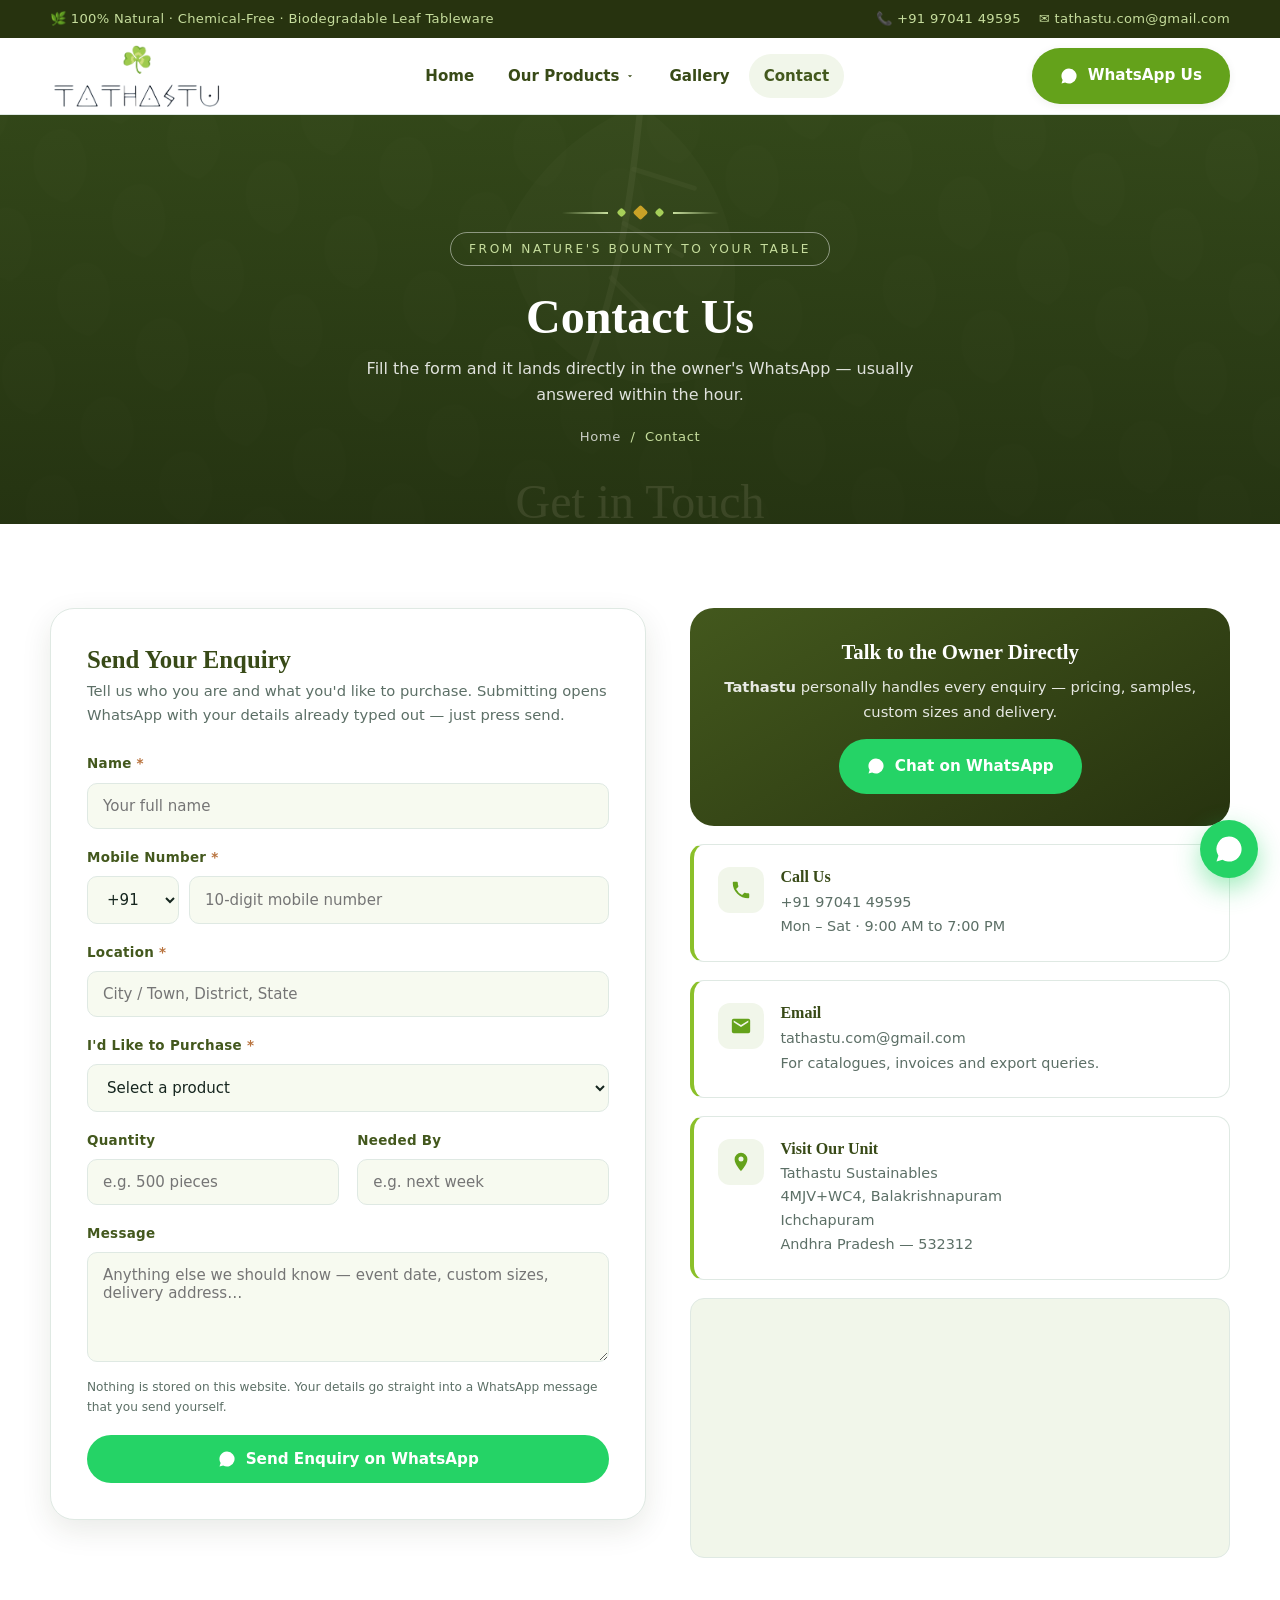
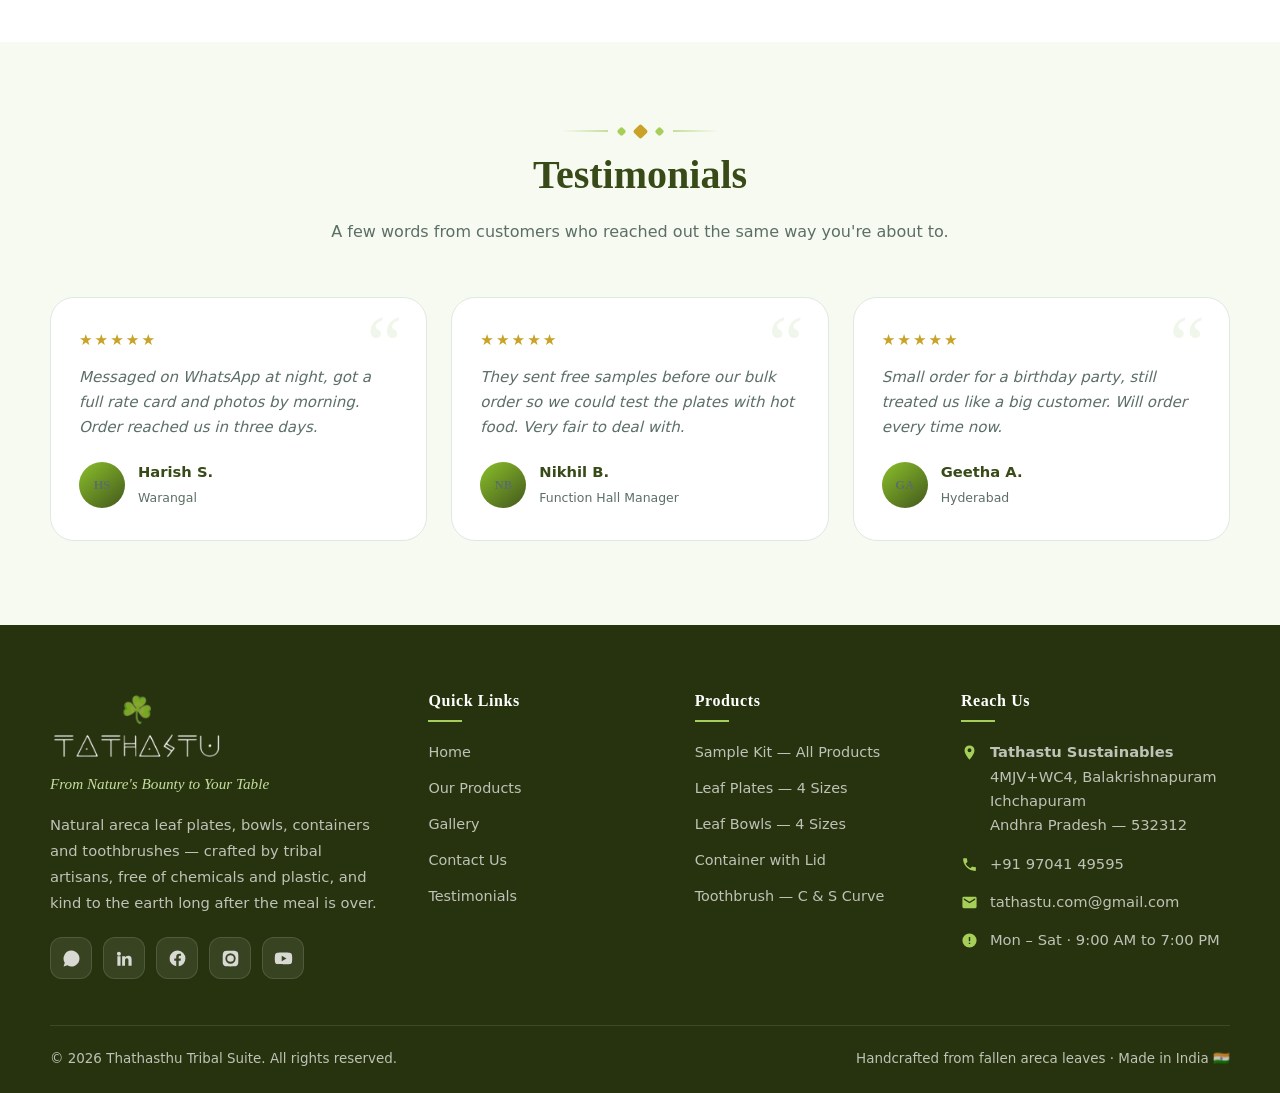
==== commit baa2566c: "Update branding, catalog, and site metadata - Rename brand references to Tathastu Sustainables - Syn" ====
--- a/contact.html
+++ b/contact.html
@@ -3,13 +3,13 @@
 <head>
 <meta charset="UTF-8">
 <meta name="viewport" content="width=device-width, initial-scale=1">
-<title>Contact Us — Order on WhatsApp | Thathasthu Tribal Suite</title>
-<meta name="description" content="Contact Thathasthu Tribal Suite. Send your name, mobile number, location and what you'd like to purchase — the enquiry goes straight to the owner's WhatsApp.">
+<title>Contact Us — Order on WhatsApp | Tathastu Sustainables</title>
+<meta name="description" content="Contact Tathastu Sustainables. Send your name, mobile number, location and what you'd like to purchase — the enquiry goes straight to the owner's WhatsApp.">
 <link rel="canonical" href="https://tathastu-sustainable.com/contact.html">
 <meta property="og:type" content="website">
 <meta property="og:url" content="https://tathastu-sustainable.com/contact.html">
-<meta property="og:title" content="Contact Us — Order on WhatsApp | Thathasthu Tribal Suite">
-<meta property="og:description" content="Contact Thathasthu Tribal Suite. Send your name, mobile number, location and what you'd like to purchase — the enquiry goes straight to the owner's WhatsApp.">
+<meta property="og:title" content="Contact Us — Order on WhatsApp | Tathastu Sustainables">
+<meta property="og:description" content="Contact Tathastu Sustainables. Send your name, mobile number, location and what you'd like to purchase — the enquiry goes straight to the owner's WhatsApp.">
 <meta property="og:image" content="https://tathastu-sustainable.com/images/logo.png">
 <meta name="twitter:card" content="summary_large_image">
 <link rel="icon" type="image/png" href="images/favicon.png">
@@ -209,7 +209,7 @@
         <div>
           <h3>Visit Our Unit</h3>
           <p>
-            <span data-site="addr1">Thathasthu Tribal Suite</span><br>
+            <span data-site="addr1">Tathastu Sustainables</span><br>
             <span data-site="addr2">4MJV+WC4, Balakrishnapuram</span><br>
             <span data-site="city">Ichchapuram</span><br>
             <span data-site="state">Andhra Pradesh</span> — <span data-site="pin">532312</span>
@@ -223,7 +223,7 @@
           loading="lazy"
           referrerpolicy="no-referrer-when-downgrade"
           allowfullscreen
-          title="Thathasthu Tribal Suite location map"></iframe>
+          title="Tathastu Sustainables location map"></iframe>
       </div>
 
     </div>
@@ -327,7 +327,7 @@
           <li>
             <svg viewBox="0 0 24 24"><path d="M12 2a7 7 0 0 0-7 7c0 5.3 7 13 7 13s7-7.7 7-13a7 7 0 0 0-7-7zm0 9.5A2.5 2.5 0 1 1 12 6a2.5 2.5 0 0 1 0 5.5z"/></svg>
             <span>
-              <b data-site="addr1">Thathasthu Tribal Suite</b><br>
+              <b data-site="addr1">Tathastu Sustainables</b><br>
               <span data-site="addr2">4MJV+WC4, Balakrishnapuram</span><br>
               <span data-site="city">Ichchapuram</span><br>
               <span data-site="state">Andhra Pradesh</span> — <span data-site="pin">532312</span>
--- a/assets/css/style.css
+++ b/assets/css/style.css
@@ -1,5 +1,5 @@
 /* ============================================================
-   Thathasthu Tribal Suite — Apple Green & White Theme
+   Tathastu Sustainables — Apple Green & White Theme
    ============================================================ */
 
 /* ---------- Design tokens ---------- */
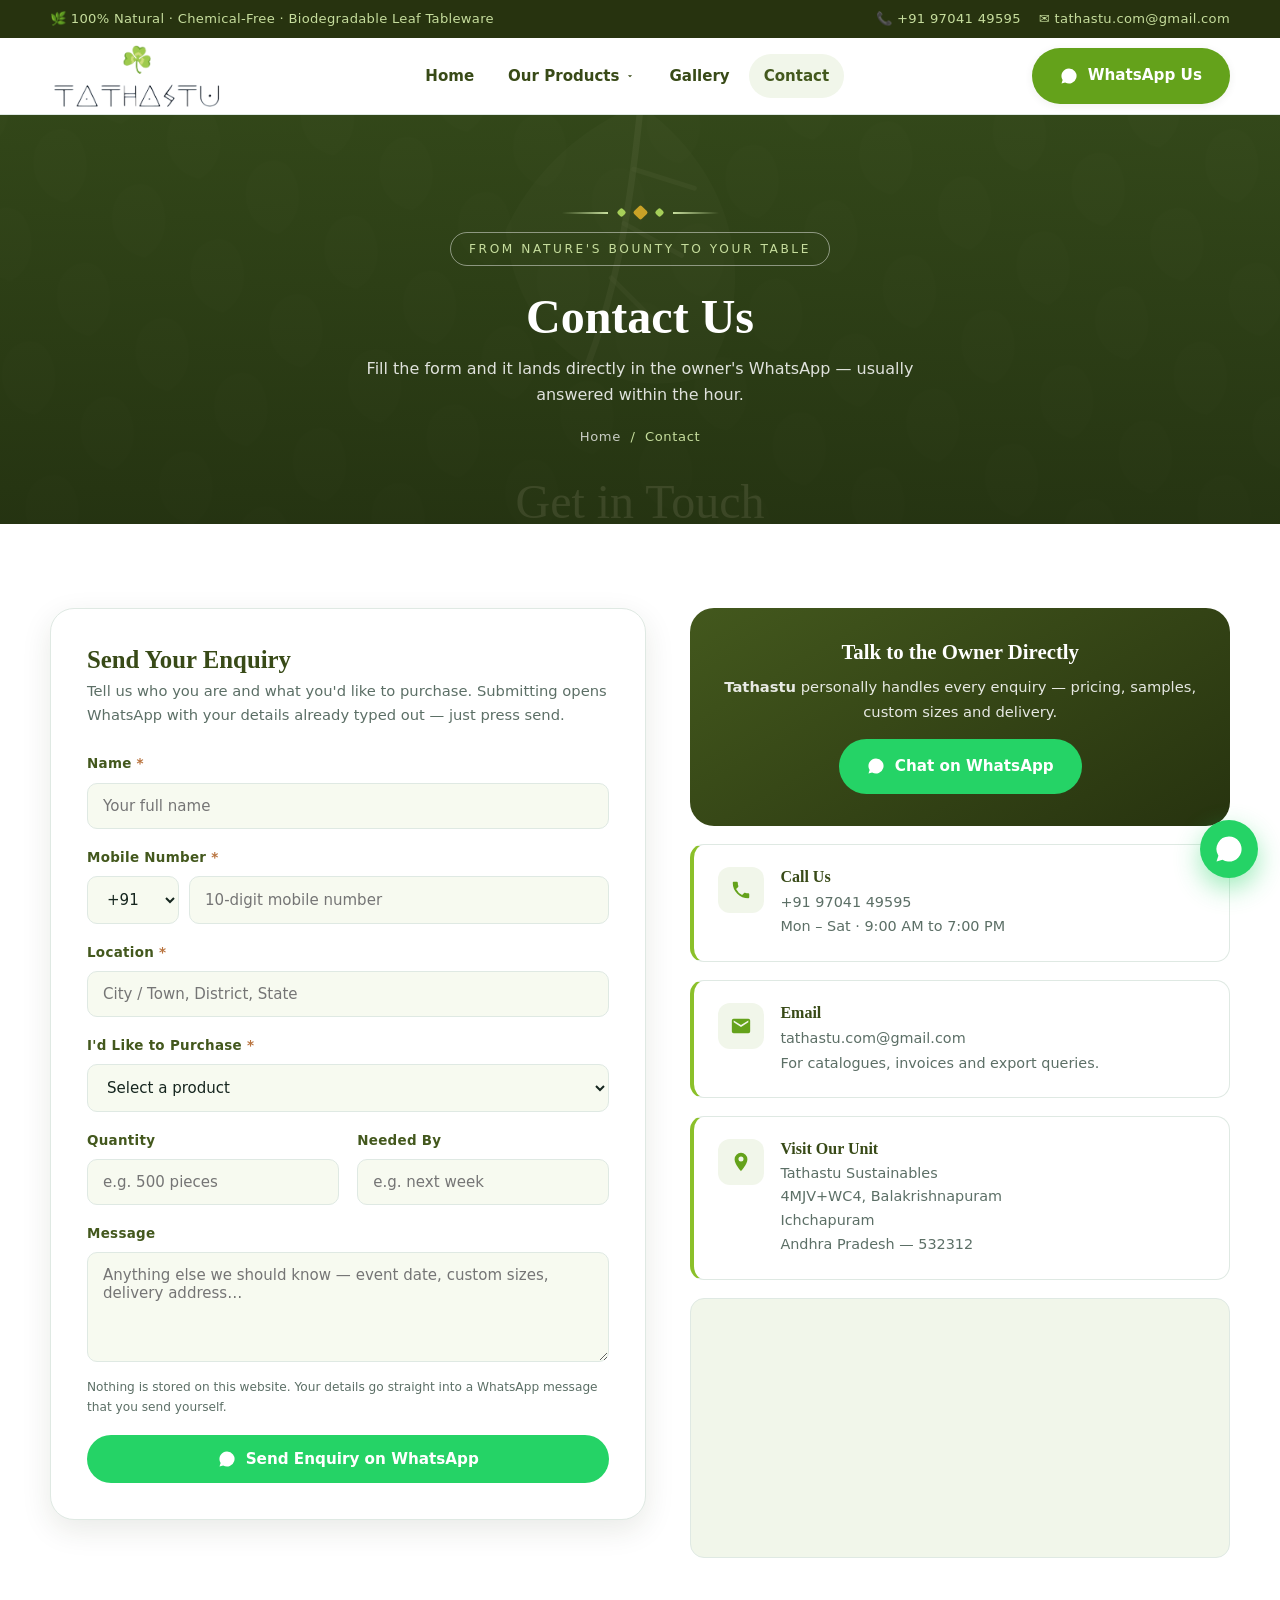
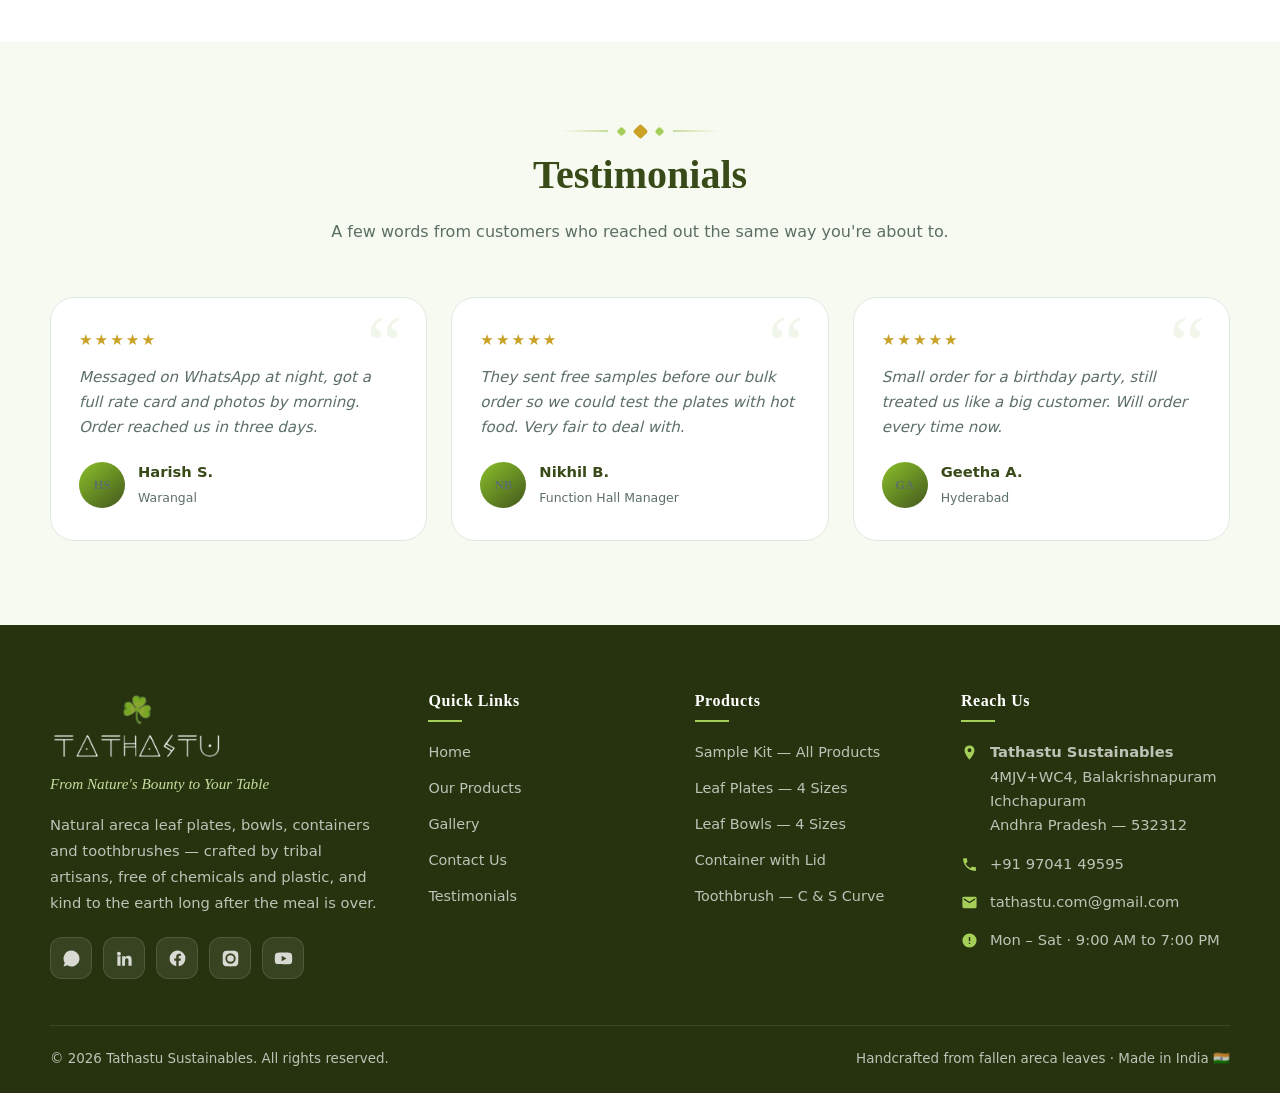
==== commit 0d1e01dd: "Wire in real gallery photos and add GitHub Actions Pages deploy - Replace placeholder gallery tiles " ====
--- a/contact.html
+++ b/contact.html
@@ -31,7 +31,7 @@
 <header class="site-header">
   <div class="wrap">
     <a href="index.html" class="logo">
-      <img src="images/logo.png" alt="Thathasthu" class="logo-img">
+      <img src="images/logo.png" alt="Tathastu" class="logo-img">
     </a>
 
     <nav class="nav" id="nav">
@@ -53,7 +53,7 @@
     </nav>
 
     <div class="header-cta">
-      <a class="btn btn-primary" data-wa="Hello Thathasthu! I'd like to enquire about your leaf products.">
+      <a class="btn btn-primary" data-wa="Hello Tathastu! I'd like to enquire about your leaf products.">
         <svg viewBox="0 0 24 24"><path d="M17.5 14.4c-.3-.2-1.8-.9-2-1-.3-.1-.5-.2-.7.2s-.8 1-1 1.2c-.2.2-.4.2-.7.1-.3-.2-1.3-.5-2.4-1.5-.9-.8-1.5-1.8-1.7-2.1-.2-.3 0-.5.1-.7l.5-.6c.2-.2.2-.3.3-.5.1-.2 0-.4 0-.6l-1-2.2c-.2-.5-.5-.5-.7-.5h-.6c-.2 0-.6.1-.9.4-.3.3-1.2 1.1-1.2 2.7s1.2 3.2 1.3 3.4c.2.2 2.3 3.6 5.6 5 3.3 1.3 3.3.9 3.9.8.6 0 1.8-.7 2.1-1.5.3-.7.3-1.4.2-1.5-.1-.2-.3-.3-.6-.4zM12 2a10 10 0 0 0-8.5 15.3L2 22l4.8-1.5A10 10 0 1 0 12 2z"/></svg>
         WhatsApp Us
       </a>
@@ -180,7 +180,7 @@
           <b data-site="owner">Owner Name</b> personally handles every enquiry — pricing, samples,
           custom sizes and delivery.
         </p>
-        <a class="btn btn-wa" data-wa="Hello Thathasthu! I found you on your website and I'd like to know more about your leaf products.">
+        <a class="btn btn-wa" data-wa="Hello Tathastu! I found you on your website and I'd like to know more about your leaf products.">
           <svg viewBox="0 0 24 24"><path d="M17.5 14.4c-.3-.2-1.8-.9-2-1-.3-.1-.5-.2-.7.2s-.8 1-1 1.2c-.2.2-.4.2-.7.1-.3-.2-1.3-.5-2.4-1.5-.9-.8-1.5-1.8-1.7-2.1-.2-.3 0-.5.1-.7l.5-.6c.2-.2.2-.3.3-.5.1-.2 0-.4 0-.6l-1-2.2c-.2-.5-.5-.5-.7-.5h-.6c-.2 0-.6.1-.9.4-.3.3-1.2 1.1-1.2 2.7s1.2 3.2 1.3 3.4c.2.2 2.3 3.6 5.6 5 3.3 1.3 3.3.9 3.9.8.6 0 1.8-.7 2.1-1.5.3-.7.3-1.4.2-1.5-.1-.2-.3-.3-.6-.4zM12 2a10 10 0 0 0-8.5 15.3L2 22l4.8-1.5A10 10 0 1 0 12 2z"/></svg>
           Chat on WhatsApp
         </a>
@@ -273,7 +273,7 @@
     <div class="footer-grid">
       <div>
         <div class="footer-logo">
-          <img src="images/logo-white.png" alt="Thathasthu" class="logo-img">
+          <img src="images/logo-white.png" alt="Tathastu" class="logo-img">
         </div>
         <span class="footer-tagline">From Nature's Bounty to Your Table</span>
         <p>
@@ -350,13 +350,13 @@
     </div>
 
     <div class="footer-bottom">
-      <span>© <span data-site="year">2026</span> <span data-site="brand">Thathasthu</span> Tribal Suite. All rights reserved.</span>
+      <span>© <span data-site="year">2026</span> <span data-site="brand">Tathastu</span> Sustainables. All rights reserved.</span>
       <span>Handcrafted from fallen areca leaves · Made in India 🇮🇳</span>
     </div>
   </div>
 </footer>
 
-<a class="wa-float" data-wa="Hello Thathasthu! I'd like to know more about your leaf products." aria-label="Chat on WhatsApp">
+<a class="wa-float" data-wa="Hello Tathastu! I'd like to know more about your leaf products." aria-label="Chat on WhatsApp">
   <svg viewBox="0 0 24 24"><path d="M17.5 14.4c-.3-.2-1.8-.9-2-1-.3-.1-.5-.2-.7.2s-.8 1-1 1.2c-.2.2-.4.2-.7.1-.3-.2-1.3-.5-2.4-1.5-.9-.8-1.5-1.8-1.7-2.1-.2-.3 0-.5.1-.7l.5-.6c.2-.2.2-.3.3-.5.1-.2 0-.4 0-.6l-1-2.2c-.2-.5-.5-.5-.7-.5h-.6c-.2 0-.6.1-.9.4-.3.3-1.2 1.1-1.2 2.7s1.2 3.2 1.3 3.4c.2.2 2.3 3.6 5.6 5 3.3 1.3 3.3.9 3.9.8.6 0 1.8-.7 2.1-1.5.3-.7.3-1.4.2-1.5-.1-.2-.3-.3-.6-.4zM12 2a10 10 0 0 0-8.5 15.3L2 22l4.8-1.5A10 10 0 1 0 12 2z"/></svg>
 </a>
 
